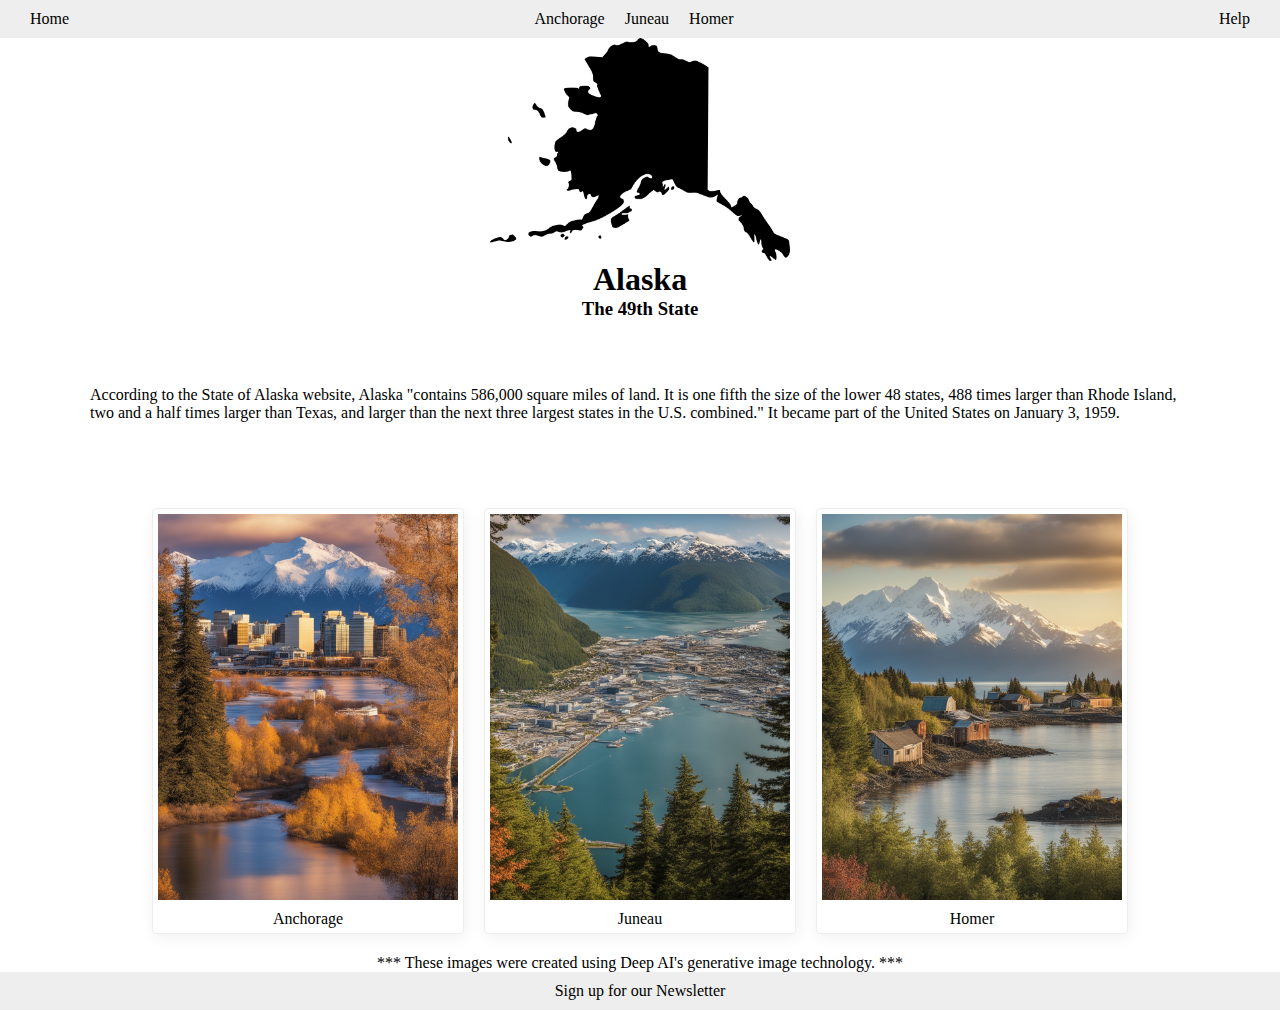
==== html/index.html @ 29f2de2e "Restructuring of file system, progress towards first city page." ====
<!DOCTYPE html>
<html lang="en">
<head>
    <meta charset="UTF-8">
    <meta name="viewport" content="width=device-width, initial-scale=1.0">
    <title>State of Alaska</title>
    <link rel="stylesheet" href="../css/style.css">
</head>
<body>
    <nav id="header">
        <ul class="left-links">
          <li><a href="./index.html">Home</a></li>
        </ul>
        <ul class="center-links">
            <li><a href="./anchorage.html">Anchorage</a></li>
            <li><a href="#">Juneau</a></li>
            <li><a href="#">Homer</a></li>
          </ul>
        <ul class="right-links">
          <li><a href="#">Help</a></li>
        </ul>
    </nav>
      <section class="content">
        <div class="top">
            <img src="../img/alaska-clipart.png" alt="Clipart image of Alaska.">
            <h2>Alaska</h2>
            <h3>The 49th State</h3>
        </div>
        <div class="middle">
            <aside>
                <blockquote> 
                    According to the <a href="https://alaska.gov/kids/learn/population.htm" target="_blank" rel="noopener noreferrer">State of Alaska website</a>,
                    Alaska "contains 586,000 square miles of land. It is one fifth the size of the lower 48 states, 488 times larger than Rhode Island, two and 
                    a half times larger than Texas, and larger than the next three largest states in the U.S. combined." It became part of the United States on 
                    January 3, 1959.
                </blockquote> 
            </aside>
        </div>
        <div class="bottom">
            <div class="card1">
                <img src="../img/anchorage.jpg" alt="Generated image of Anchorage, AK.">
                Anchorage
            </div>
            <div class="card2">
                <img src="../img/juneau.jpg" alt="Generated image of Juneau, AK.">
                Juneau
            </div>
            <div class="card3">
                <img src="../img/homer.jpg" alt="Generated image of Homer, AK.">
                Homer
            </div> 
        </div>
        <div class="img-credit">
            *** These images were created using <a href="https://deepai.org" target="_blank" rel="noopener noreferrer">Deep AI's generative image technology. ***</a>
        </div>
      </section>
      <div class="footer">
        <a href="#">Sign up for our Newsletter</a>
      </div>
</body>
</html>
---- css/style.css ----
@import url('https://fonts.googleapis.com/css2?family=Roboto:wght@400;700&display=swap');

body {
  height: 100vh;
  margin: 0;
  overflow: hidden;
  font-family: Copperplate, Papyrus;
  display: flex;
  flex-direction: column;
  justify-content: space-between;

}

img {
  width: 300px;
}

ul {
    list-style: none;
}

#header {
    display: flex;
    justify-content: space-between;
    background-color:#eeeeee;
    padding: 10px;
    flex-wrap: wrap;
}

.right-links {
    display: flex;
    justify-content: center;
    gap: 10px;
    margin-right: 20px;
    margin-top: 0px;
    margin-bottom: 0px;
    padding: 0px;
}

.center-links {
    display: flex;
    justify-content: center;
    gap: 20px;
    margin-right: 20px;
    padding: 0px;
    margin-top: 0px;
    margin-bottom: 0px;
}
.left-links {
    display: flex;
    justify-content: center;
    gap: 10px;
    margin-left: 20px;
    padding: 0px;
    margin-top: 0px;
    margin-bottom: 0px;
}

a {
    color: black;
    text-decoration: none;
}

a:hover {
    color: blue;
    text-decoration: underline;
}
.content {
    display: flex;
    justify-content: stretch;
    flex-direction: column;
    align-items: center;
}
.top {
    display: flex;
    justify-content: stretch;
    flex-direction: column;
    align-items: center;
}
.middle {
    margin: 50px;
}

.bottom{
    display: flex;
    justify-content: stretch;
    flex-wrap: wrap;
    gap: 20px;
    padding: 20px;
  }
  .card1,
  .card2,
  .card3 {
    display: flex;
    flex-direction: column;
    border: 1px solid #eee;
    box-shadow: 2px 4px 16px rgba(0,0,0,.06);
    border-radius: 4px;
    width: 300px;
    height: auto;
    gap: 10px;
    padding: 5px;
    text-align: center;
  }

.ordered-list{
    background-color:#eeeeee;
    padding: 40px;
}
h2 {
    margin: 0px;
    font-size: xx-large;
}

h3 {
    margin: 0px;
}
.footer { 
    display: flex;
    justify-content: center;
    background-color:#eeeeee;
    padding: 10px;
}

table {
    width: 100%;
    border: 2px  black;
    text-align: center;
    padding: 8px;
      }
 tr,
 td {
    border: 2px solid black;
 }

 .references {
    text-align: center;
 }
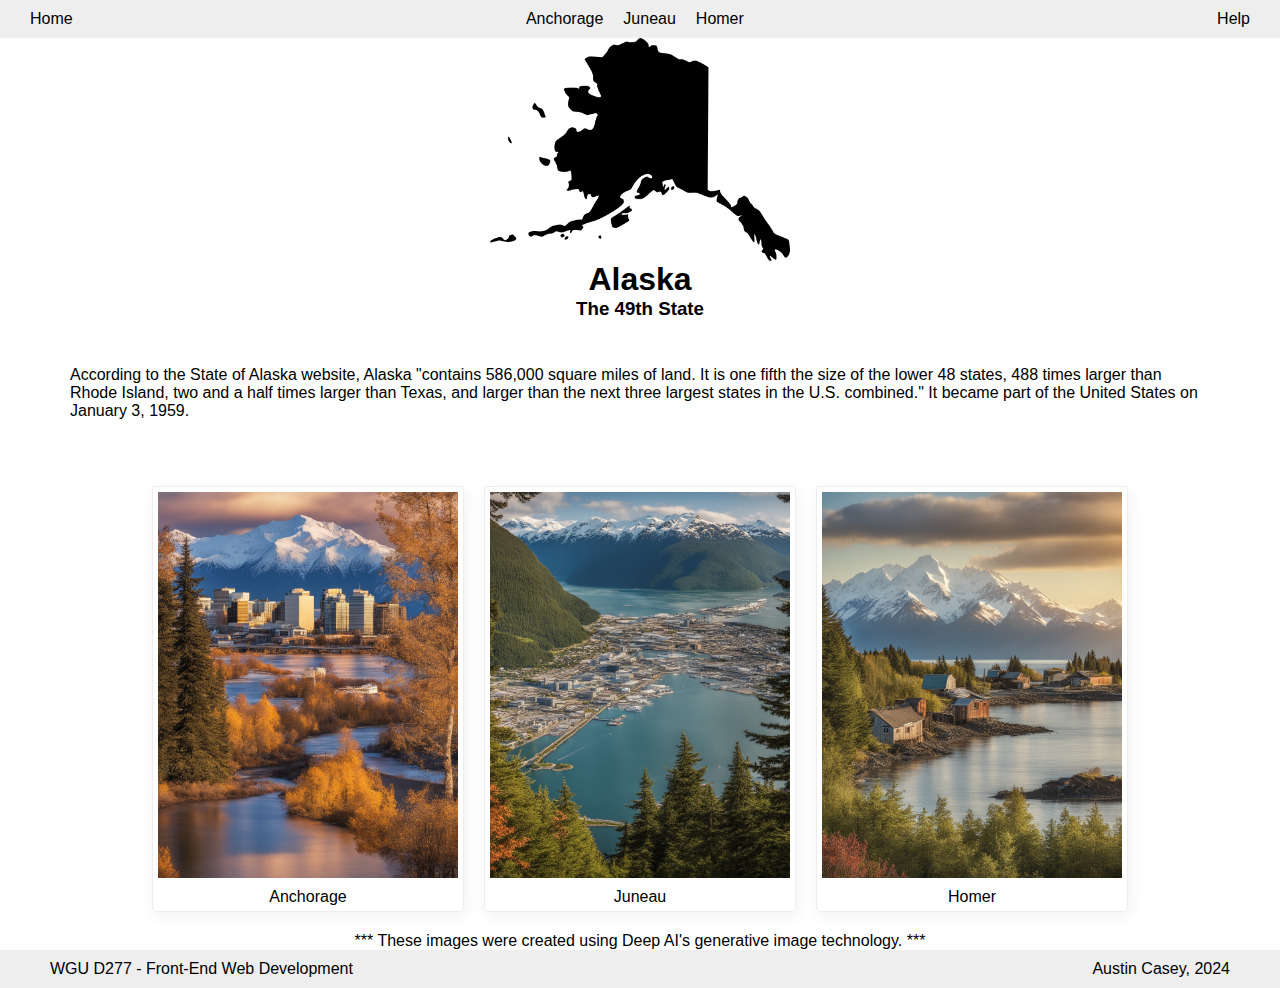
==== commit 10062b11: "Finishing touches, addition of javascript email verification." ====
--- a/html/index.html
+++ b/html/index.html
@@ -13,11 +13,11 @@
         </ul>
         <ul class="center-links">
             <li><a href="./anchorage.html">Anchorage</a></li>
-            <li><a href="#">Juneau</a></li>
-            <li><a href="#">Homer</a></li>
+            <li><a href="./juneau.html">Juneau</a></li>
+            <li><a href="./homer.html">Homer</a></li>
           </ul>
         <ul class="right-links">
-          <li><a href="#">Help</a></li>
+          <li><a href="./help.html">Help</a></li>
         </ul>
     </nav>
       <section class="content">
@@ -39,15 +39,15 @@
         <div class="bottom">
             <div class="card1">
                 <img src="../img/anchorage.jpg" alt="Generated image of Anchorage, AK.">
-                Anchorage
+                <a href="./anchorage.html">Anchorage</a>
             </div>
             <div class="card2">
                 <img src="../img/juneau.jpg" alt="Generated image of Juneau, AK.">
-                Juneau
+                <a href="./juneau.html">Juneau</a>
             </div>
             <div class="card3">
                 <img src="../img/homer.jpg" alt="Generated image of Homer, AK.">
-                Homer
+                <a href="./homer.html">Homer</a>
             </div> 
         </div>
         <div class="img-credit">
@@ -55,7 +55,12 @@
         </div>
       </section>
       <div class="footer">
-        <a href="#">Sign up for our Newsletter</a>
+        <div class="left-footer">
+          WGU D277 - Front-End Web Development
+        </div>
+        <div class="right-footer">
+          Austin Casey, 2024
+        </div>
       </div>
 </body>
 </html>--- a/css/style.css
+++ b/css/style.css
@@ -3,8 +3,8 @@
 body {
   height: 100vh;
   margin: 0;
-  overflow: hidden;
-  font-family: Copperplate, Papyrus;
+  overflow: auto;
+  font-family: Copperplate, Papyrus, sans-serif;
   display: flex;
   flex-direction: column;
   justify-content: space-between;
@@ -78,7 +78,7 @@
     align-items: center;
 }
 .middle {
-    margin: 50px;
+    margin: 30px;
 }
 
 .bottom{
@@ -104,8 +104,10 @@
   }
 
 .ordered-list{
-    background-color:#eeeeee;
-    padding: 40px;
+    display: flex;
+    flex-direction: column;
+    background-color:aliceblue;
+    padding: 20px;
 }
 h2 {
     margin: 0px;
@@ -114,12 +116,16 @@
 
 h3 {
     margin: 0px;
+    text-align: center;
 }
 .footer { 
     display: flex;
-    justify-content: center;
+    justify-content: space-between;
     background-color:#eeeeee;
-    padding: 10px;
+    padding-right: 50px;
+    padding-left: 50px;
+    padding-top: 10px;
+    padding-bottom: 10px;
 }
 
 table {
@@ -133,7 +139,59 @@
     border: 2px solid black;
  }
 
- .references {
+.user-info {
+    display: flex;
+    flex-direction: column;
+    gap: 20px;
+}
+
+#first-name,
+#last-name,
+#email,
+#confirm-email {
+    width: 300px;
+}
+
+#message {
+    width: 600px;
+    height: 400px;
+    text-align: left;
+    line-height: 1.5;
+    margin: 30px;
+    overflow-wrap: break-word;
+}
+
+.help-bottom {
+    display: flex;
+    flex-direction: column;
     text-align: center;
- }
+    padding-bottom: 300px;
 
+}
+
+.help-top {
+    padding-top: 100px;
+}
+.body-help {
+    height: 100vh;
+    margin: 0;
+    overflow: hidden;
+    font-family: Copperplate, Papyrus;
+    display: flex;
+    flex-direction: column;
+}
+
+.attractions {
+    margin-top: 30px;
+    text-decoration: underline;
+}
+
+table {
+    width: 969px;
+}
+
+.references {
+    padding-left: 50px;
+    padding-right: 50px;
+    align-content: center;
+}